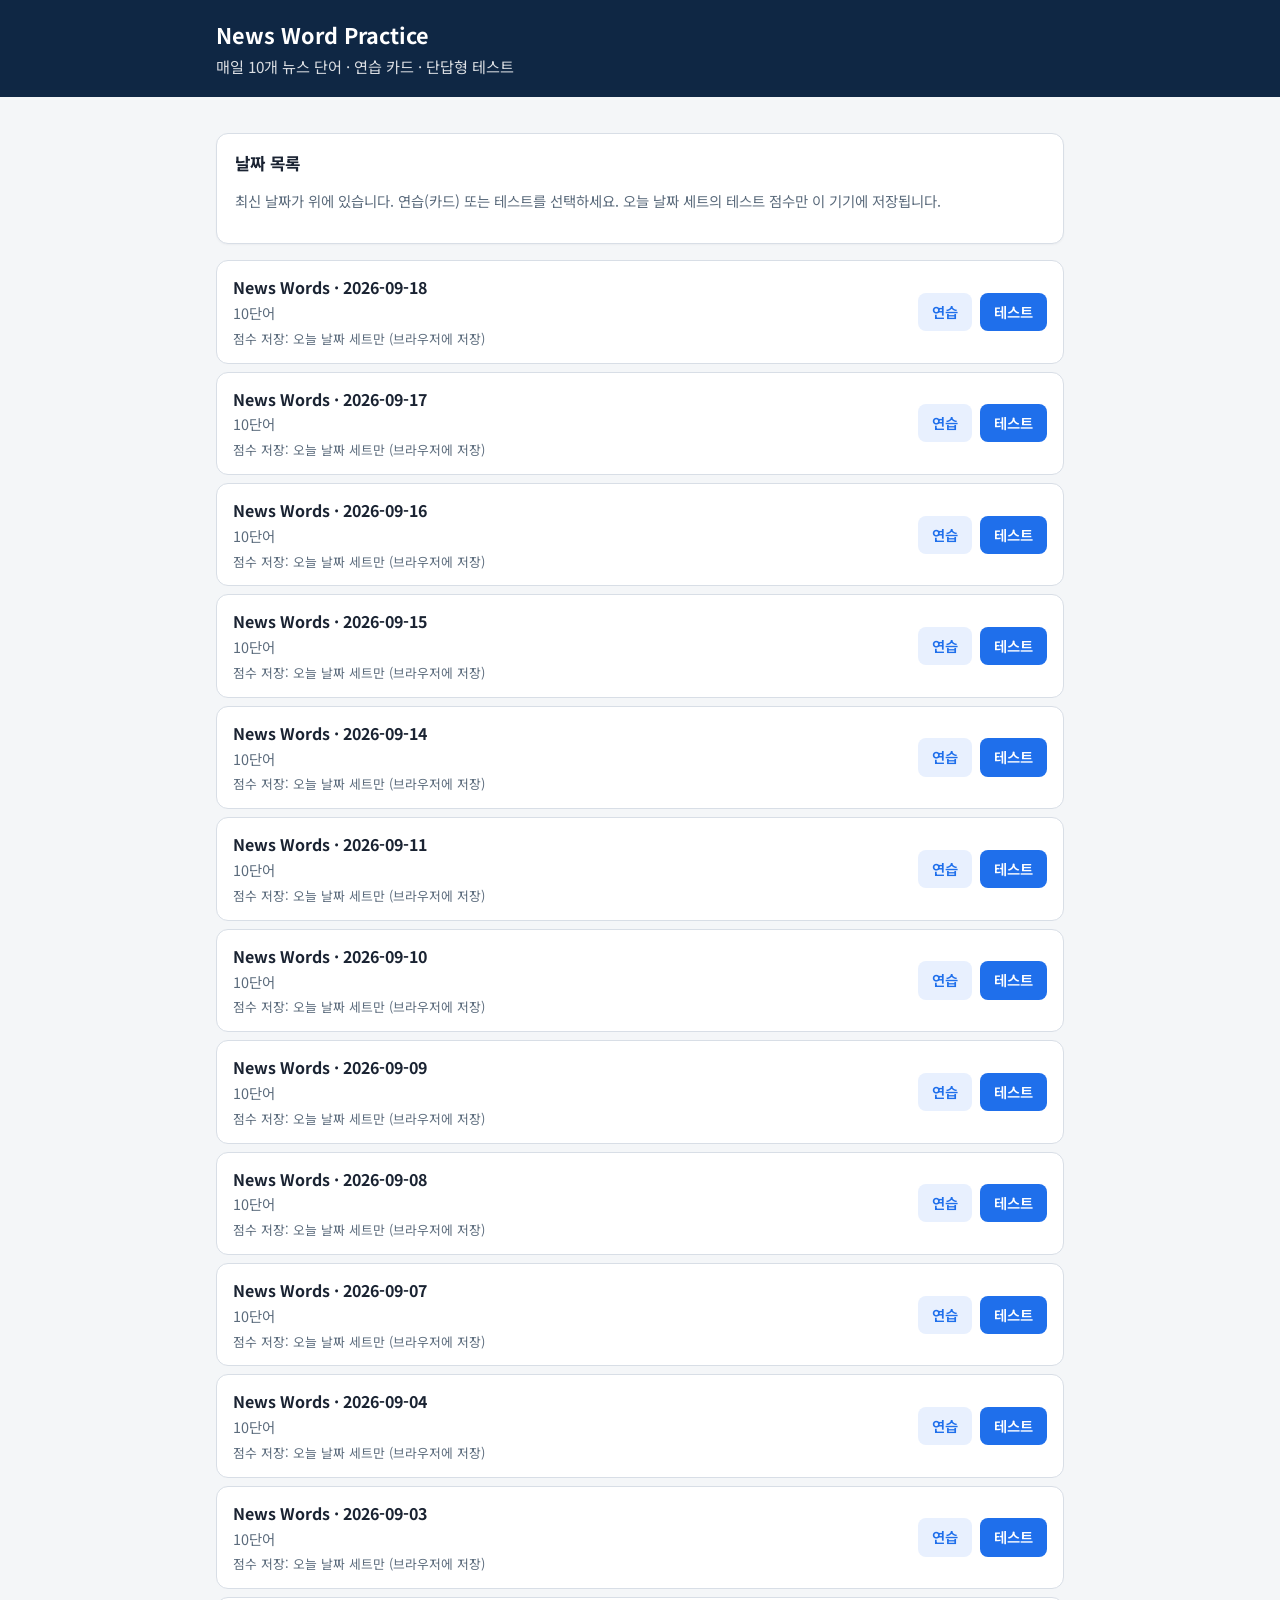
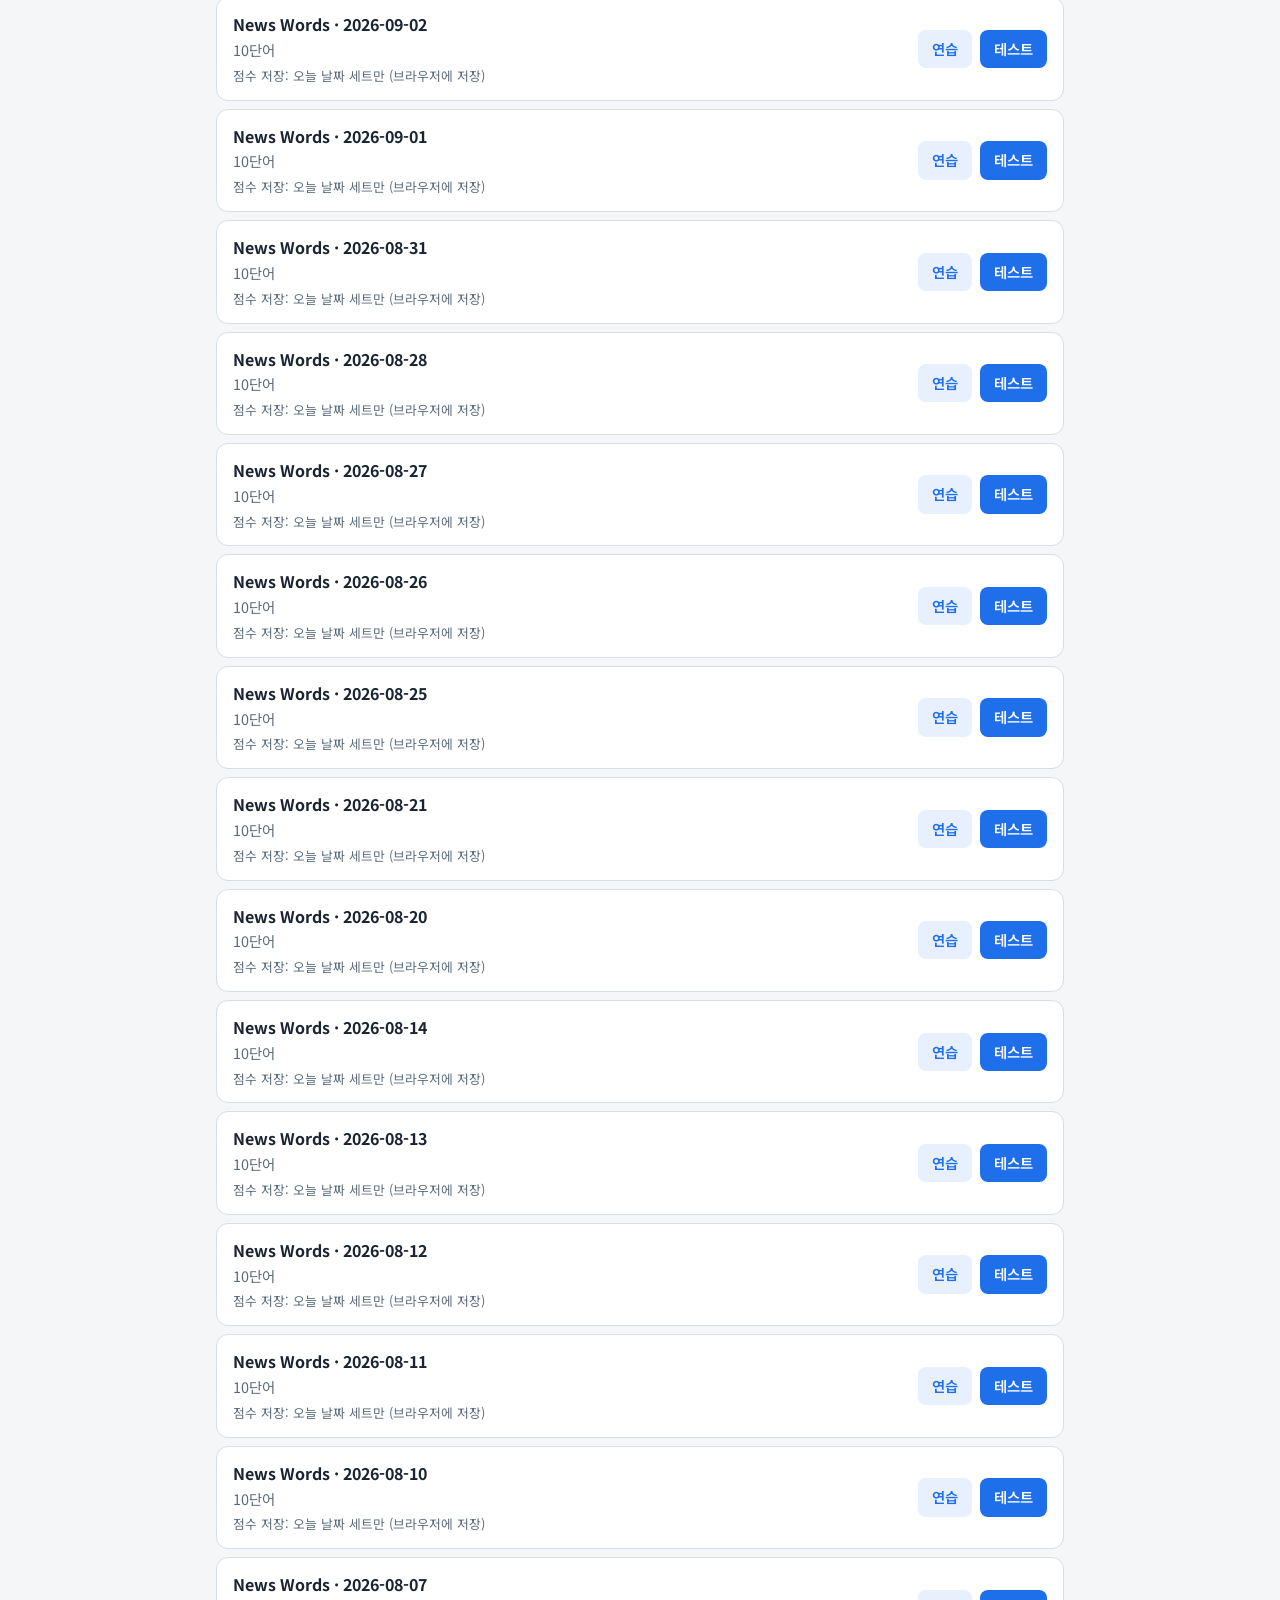
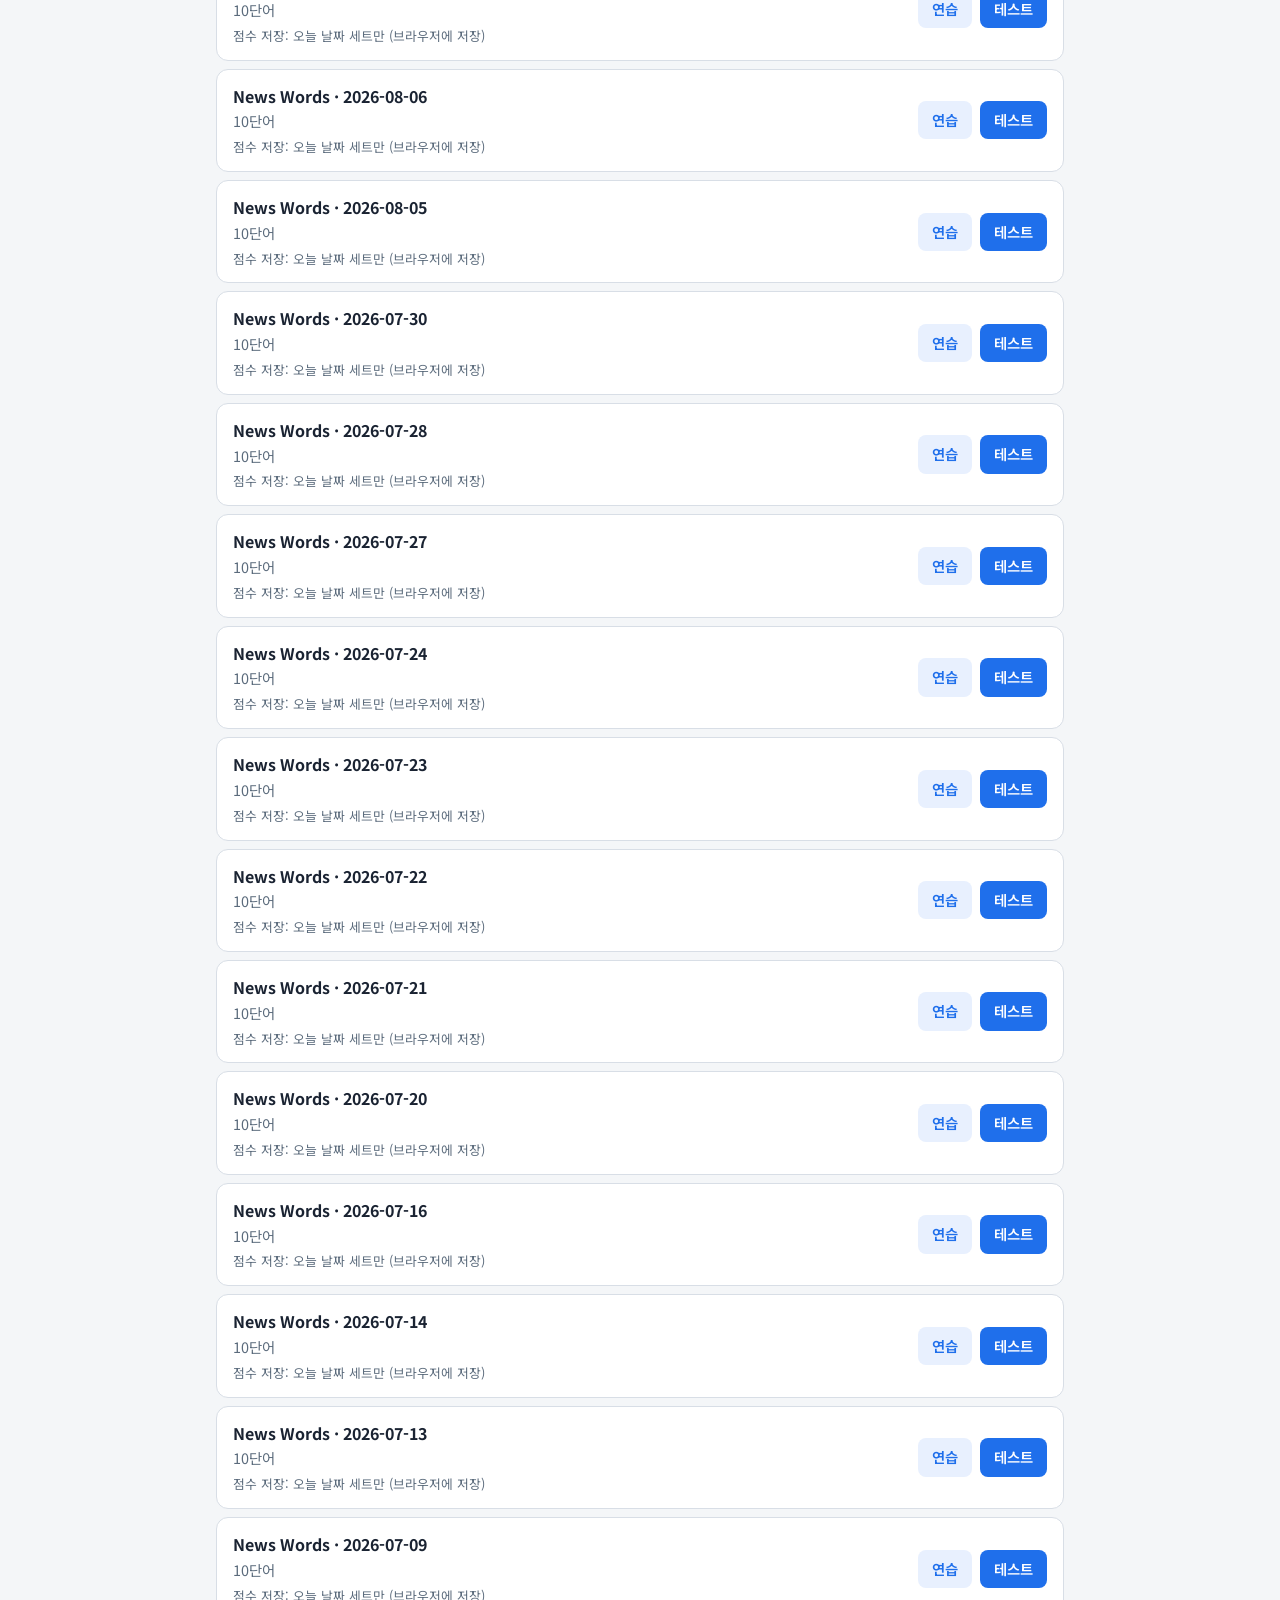
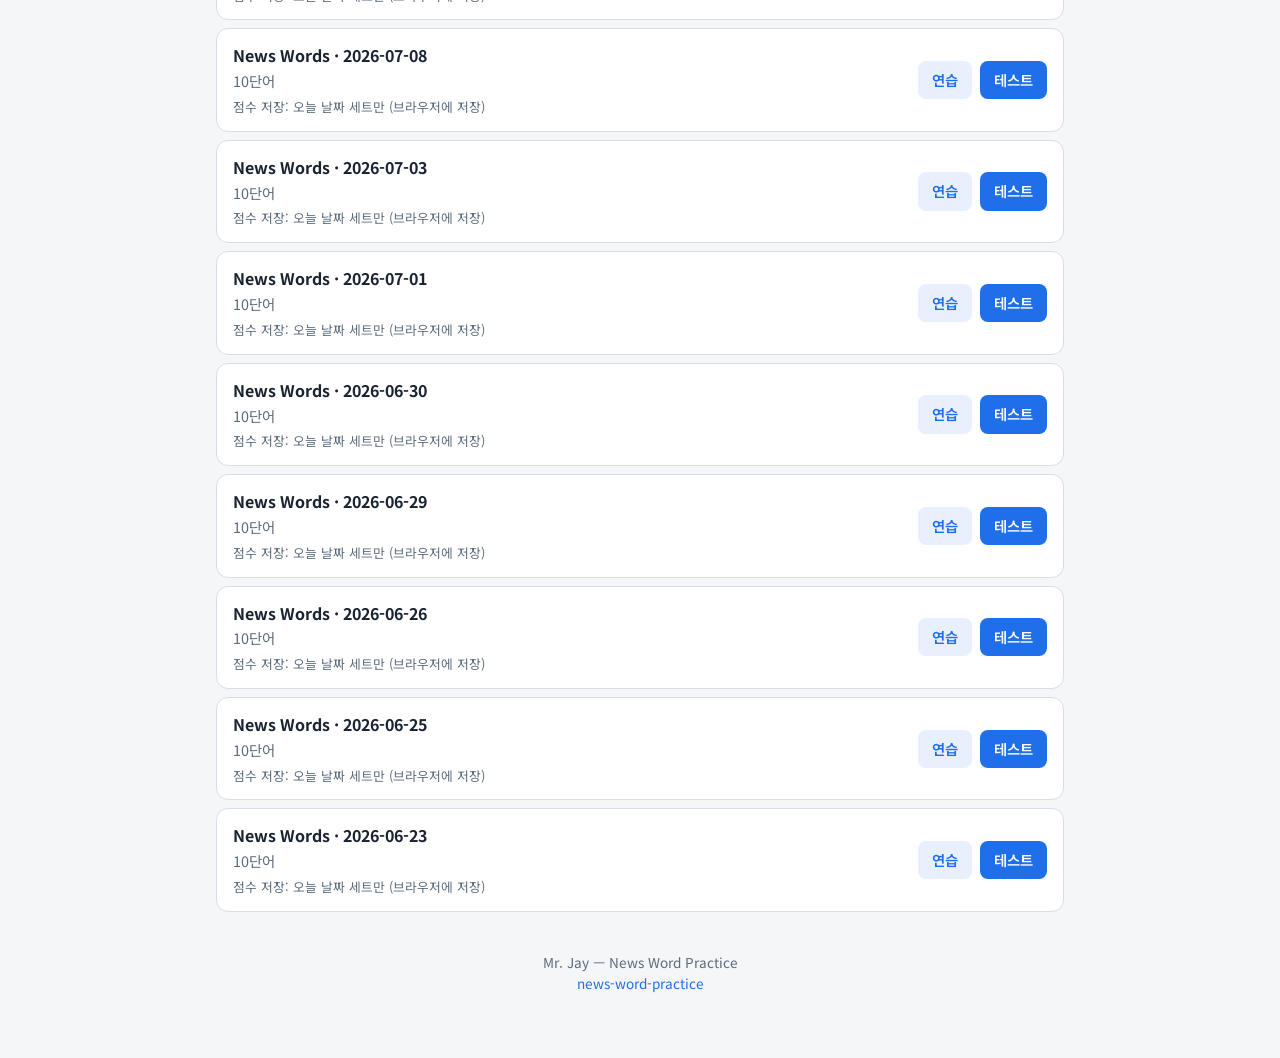
==== index.html @ 5d8d538a "Add static News Word Practice site for GitHub Pages. Vanilla HTML/CSS/JS with practice cards, MC tes" ====
<!DOCTYPE html>
<html lang="ko">
<head>
  <meta charset="UTF-8" />
  <meta name="viewport" content="width=device-width, initial-scale=1" />
  <title>News Word Practice</title>
  <link rel="preconnect" href="https://fonts.googleapis.com" />
  <link href="https://fonts.googleapis.com/css2?family=Noto+Sans+KR:wght@400;600;700&display=swap" rel="stylesheet" />
  <link rel="stylesheet" href="css/style.css" />
</head>
<body>
  <header class="app">
    <div class="wrap">
      <h1>News Word Practice</h1>
      <p>매일 10개 뉴스 단어 · 연습 카드 · 단답형 테스트</p>
    </div>
  </header>
  <main class="wrap">
    <div class="card">
      <h2>날짜 목록</h2>
      <p class="meta">최신 날짜가 위에 있습니다. 연습(카드) 또는 테스트를 선택하세요. 오늘 날짜 세트의 테스트 점수만 이 기기에 저장됩니다.</p>
    </div>
    <ul class="day-list" id="list"></ul>
    <footer class="site">
      Mr. Jay — News Word Practice<br />
      <a href="https://mrjkorea.github.io/news-word-practice/">news-word-practice</a>
    </footer>
  </main>
  <script src="js/storage.js"></script>
  <script src="js/data.js"></script>
  <script>
    const list = document.getElementById('list');
    const today = NWPStorage.todayKey();

    NWP.loadIndex()
      .then((days) => {
        list.innerHTML = '';
        days.forEach((entry) => {
          const date = entry.date || entry.id;
          const stats = NWPStorage.readStats(date);
          const li = document.createElement('li');
          const scoreLine = NWPStorage.formatScoreLine(stats, entry.wordCount || 10);
          const todayBadge = date === today ? ' · 오늘' : '';
          li.innerHTML = `
            <div class="info">
              <strong>${NWP.esc(entry.title || date)}</strong>
              <span class="meta">${entry.wordCount || 10}단어${todayBadge}</span>
              <div class="score-pill">${NWP.esc(scoreLine)}</div>
            </div>
            <div class="actions-row">
              <a class="btn btn-practice" href="practice.html?date=${encodeURIComponent(date)}">연습</a>
              <a class="btn btn-test" href="test.html?date=${encodeURIComponent(date)}">테스트</a>
            </div>`;
          list.appendChild(li);
        });
      })
      .catch(() => {
        list.innerHTML = '<li class="meta">목록을 불러오지 못했습니다.</li>';
      });
  </script>
</body>
</html>
---- css/style.css ----
:root {
  --bg: #f4f6f8;
  --card: #fff;
  --ink: #1a2332;
  --muted: #5b6b7c;
  --accent: #1f6feb;
  --accent-dark: #0f2744;
  --ok: #1a7f37;
  --bad: #cf222e;
  --line: #d8dee6;
  --radius: 12px;
  font-family: "Noto Sans KR", system-ui, sans-serif;
}
* { box-sizing: border-box; }
body {
  margin: 0;
  background: var(--bg);
  color: var(--ink);
  line-height: 1.55;
}
a { color: var(--accent); text-decoration: none; }
a:hover { text-decoration: underline; }
.wrap { max-width: 880px; margin: 0 auto; padding: 24px 16px 64px; }
header.app {
  background: var(--accent-dark);
  color: #fff;
  padding: 18px 16px;
}
header.app .wrap { padding-top: 0; padding-bottom: 0; }
header.app h1 { margin: 0 0 4px; font-size: 1.35rem; }
header.app p { margin: 0; opacity: .85; font-size: .95rem; }
header.app a.back { color: #9ecbff; }
.card {
  background: var(--card);
  border: 1px solid var(--line);
  border-radius: var(--radius);
  padding: 16px 18px;
  margin: 12px 0;
  box-shadow: 0 1px 2px rgba(16, 24, 40, .04);
}
.card h2 { margin: 0 0 6px; font-size: 1.05rem; }
.meta { color: var(--muted); font-size: .9rem; }
.day-list { list-style: none; padding: 0; margin: 16px 0; }
.day-list li {
  display: flex;
  justify-content: space-between;
  align-items: center;
  gap: 10px;
  flex-wrap: wrap;
  padding: 14px 16px;
  margin: 8px 0;
  background: var(--card);
  border: 1px solid var(--line);
  border-radius: var(--radius);
}
.day-list .info strong { display: block; }
.day-list .actions-row {
  display: flex;
  gap: 8px;
  flex-shrink: 0;
}
.btn {
  display: inline-block;
  border: 0;
  border-radius: 8px;
  padding: 8px 14px;
  font-weight: 600;
  font-size: .9rem;
  cursor: pointer;
  text-align: center;
  text-decoration: none;
}
.btn-practice { background: #e8f0fe; color: var(--accent); }
.btn-test { background: var(--accent); color: #fff; }
.btn:hover { filter: brightness(.96); text-decoration: none; }
.score-pill {
  font-size: .8rem;
  color: var(--muted);
  margin-top: 4px;
}
.q { margin: 18px 0; padding-bottom: 14px; border-bottom: 1px solid var(--line); }
.q:last-child { border-bottom: 0; }
.q-num { font-weight: 700; color: var(--accent); margin-right: 6px; }
.q-stem { white-space: pre-wrap; margin: 8px 0 12px; }
.choices label {
  display: block;
  padding: 10px 12px;
  margin: 6px 0;
  border: 1px solid var(--line);
  border-radius: 8px;
  cursor: pointer;
  background: #fafbfc;
}
.choices label:has(input:checked) {
  border-color: var(--accent);
  background: #eef5ff;
}
.choices input { margin-right: 8px; }
.actions { display: flex; gap: 10px; flex-wrap: wrap; margin: 20px 0; }
button.primary {
  background: var(--accent);
  color: #fff;
  border: 0;
  border-radius: 10px;
  padding: 12px 18px;
  font-size: 1rem;
  font-weight: 700;
  cursor: pointer;
}
button.ghost {
  background: #fff;
  border: 1px solid var(--line);
  border-radius: 10px;
  padding: 12px 18px;
  cursor: pointer;
}
.score-banner {
  background: var(--accent-dark);
  color: #fff;
  border-radius: var(--radius);
  padding: 20px;
  margin: 16px 0;
}
.score-banner .big { font-size: 2rem; font-weight: 800; }
.score-banner .sub { opacity: .9; margin-top: 4px; }
.ok { color: var(--ok); font-weight: 700; }
.bad { color: var(--bad); font-weight: 700; }
.mistake {
  border-left: 4px solid var(--bad);
  padding: 10px 12px;
  margin: 10px 0;
  background: #fff5f5;
  border-radius: 0 8px 8px 0;
}
footer.site {
  margin-top: 40px;
  color: var(--muted);
  font-size: .85rem;
  text-align: center;
}
.hidden { display: none !important; }

/* Practice flip cards */
.practice-toolbar {
  display: flex;
  justify-content: space-between;
  align-items: center;
  flex-wrap: wrap;
  gap: 12px;
  margin: 8px 0 16px;
}
.practice-progress { font-weight: 600; color: var(--accent); }
.flip-scene {
  perspective: 1000px;
  max-width: 420px;
  margin: 0 auto 20px;
  min-height: 220px;
}
.flip-card {
  position: relative;
  width: 100%;
  min-height: 220px;
  transform-style: preserve-3d;
  transition: transform 0.45s ease;
  cursor: pointer;
}
.flip-card.is-flipped { transform: rotateY(180deg); }
.flip-face {
  position: absolute;
  inset: 0;
  backface-visibility: hidden;
  border-radius: var(--radius);
  border: 1px solid var(--line);
  background: var(--card);
  padding: 28px 20px;
  display: flex;
  flex-direction: column;
  justify-content: center;
  align-items: center;
  text-align: center;
  box-shadow: 0 2px 8px rgba(16, 24, 40, .06);
}
.flip-face.back { transform: rotateY(180deg); }
.flip-word {
  font-size: 1.75rem;
  font-weight: 800;
  color: var(--accent-dark);
  margin: 0 0 8px;
}
.flip-def {
  font-size: 1.05rem;
  margin: 0;
  line-height: 1.5;
}
.flip-ko {
  margin-top: 12px;
  color: var(--muted);
  font-size: .95rem;
}
.flip-hint {
  margin-top: 16px;
  font-size: .85rem;
  color: var(--muted);
}
.practice-nav {
  display: flex;
  justify-content: center;
  gap: 10px;
  flex-wrap: wrap;
}
.dot-strip {
  display: flex;
  justify-content: center;
  gap: 6px;
  flex-wrap: wrap;
  margin: 16px 0;
}
.dot {
  width: 10px;
  height: 10px;
  border-radius: 50%;
  background: var(--line);
  border: 0;
  padding: 0;
  cursor: pointer;
}
.dot.active { background: var(--accent); }
.dot.seen { background: #9ecbff; }

@media (max-width: 480px) {
  .flip-word { font-size: 1.45rem; }
  .day-list .actions-row { width: 100%; }
  .day-list .btn { flex: 1; }
}
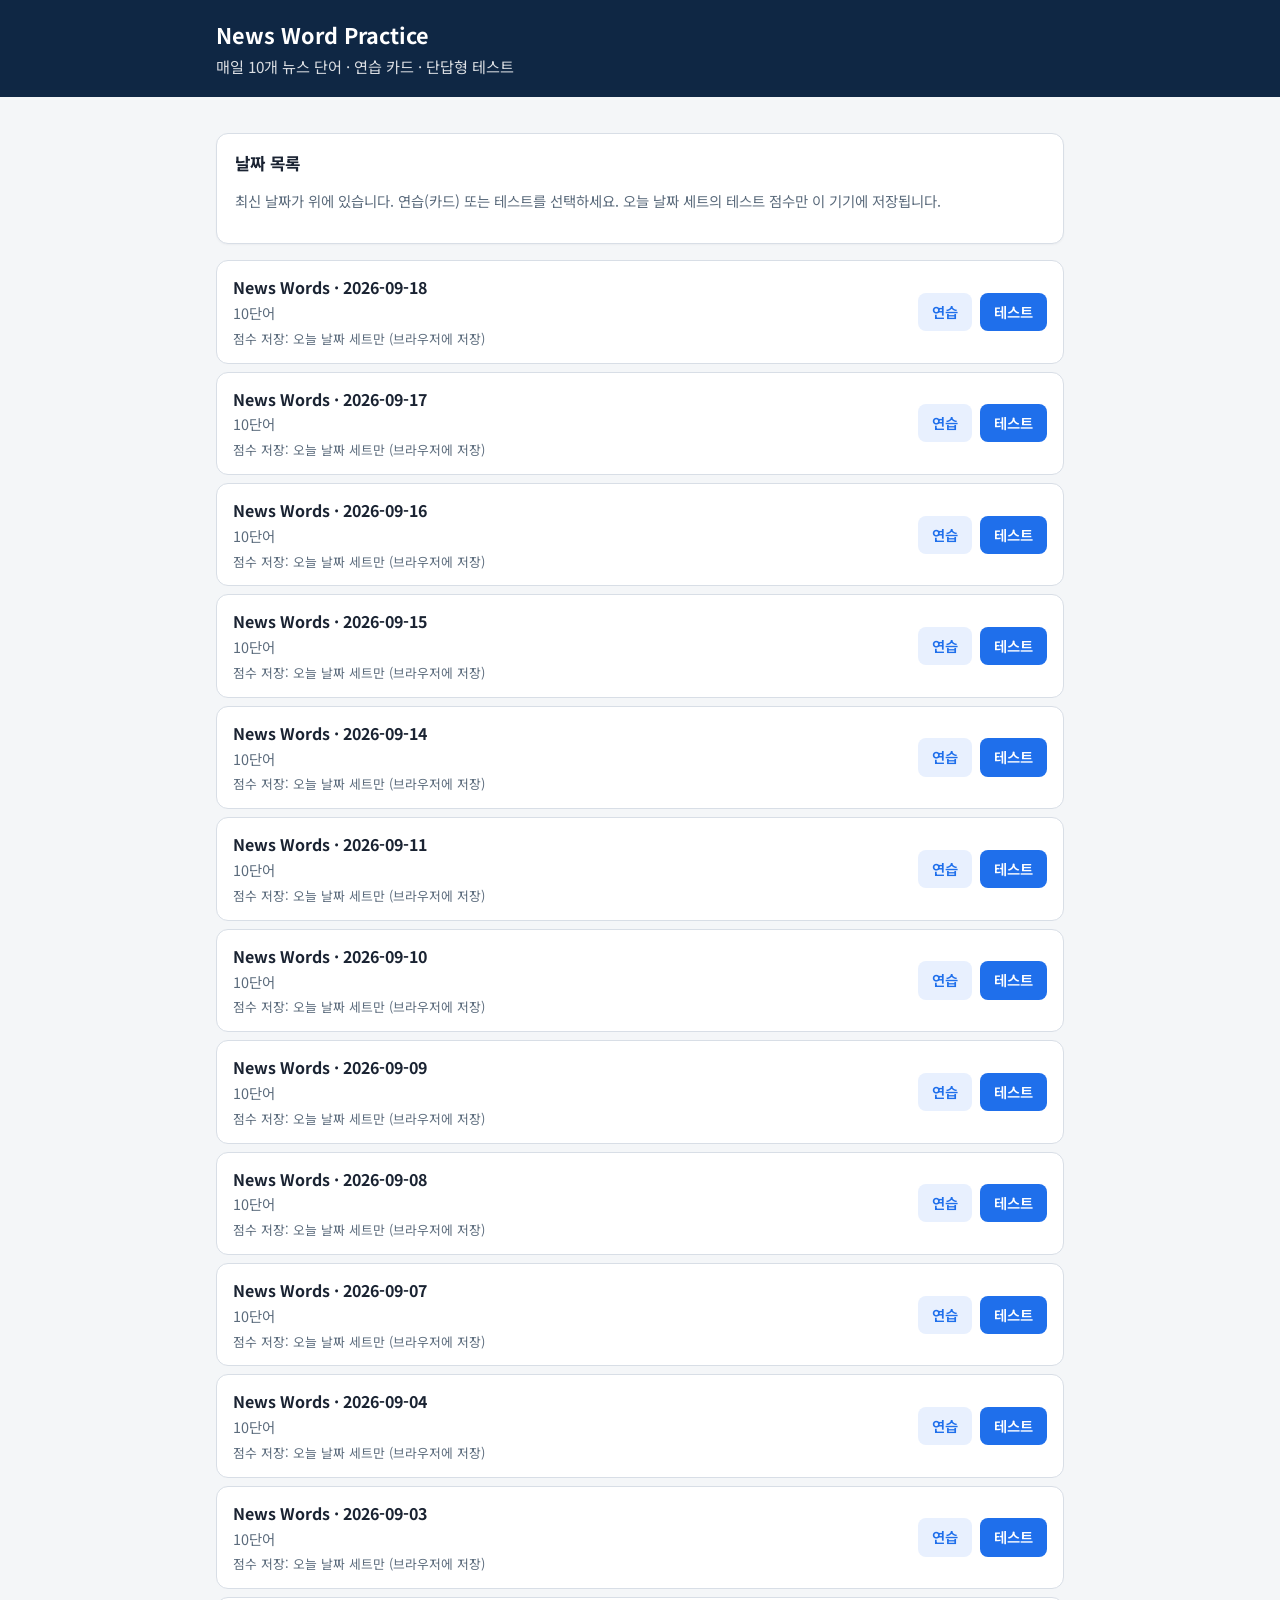
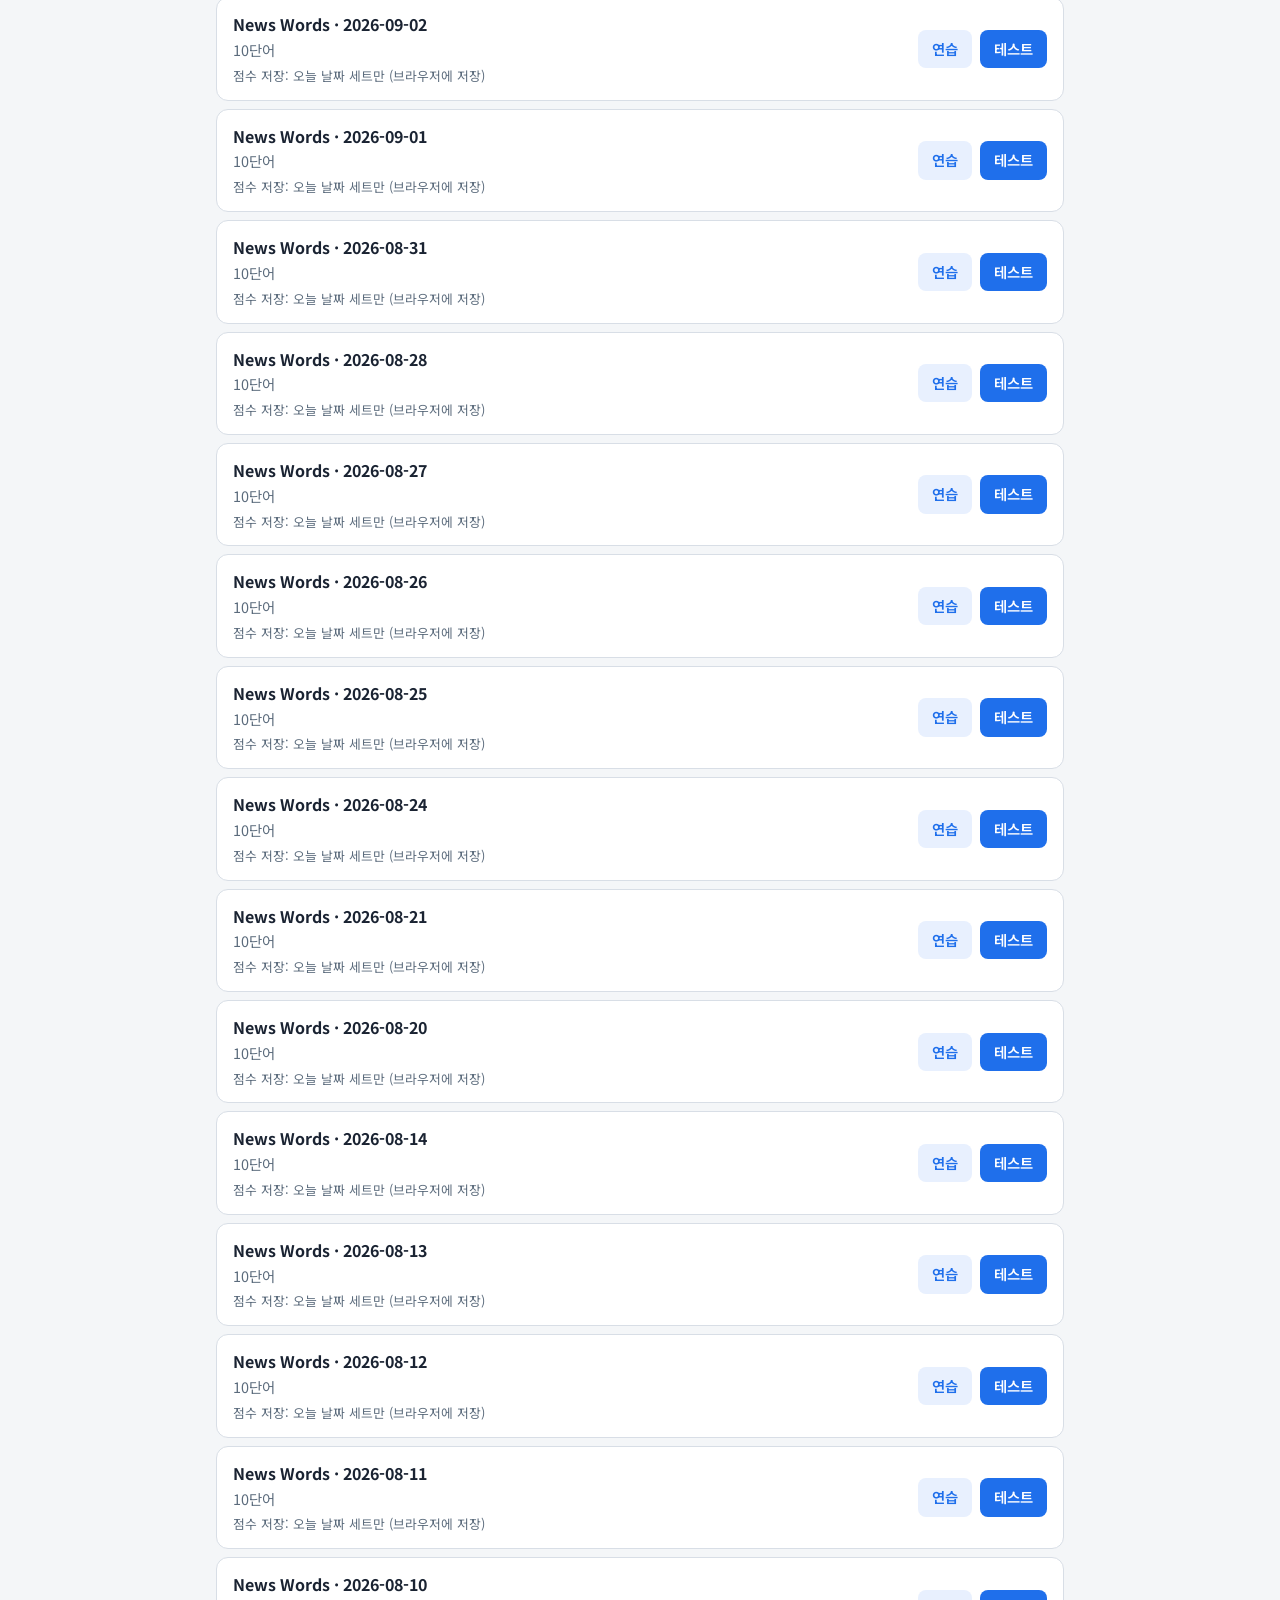
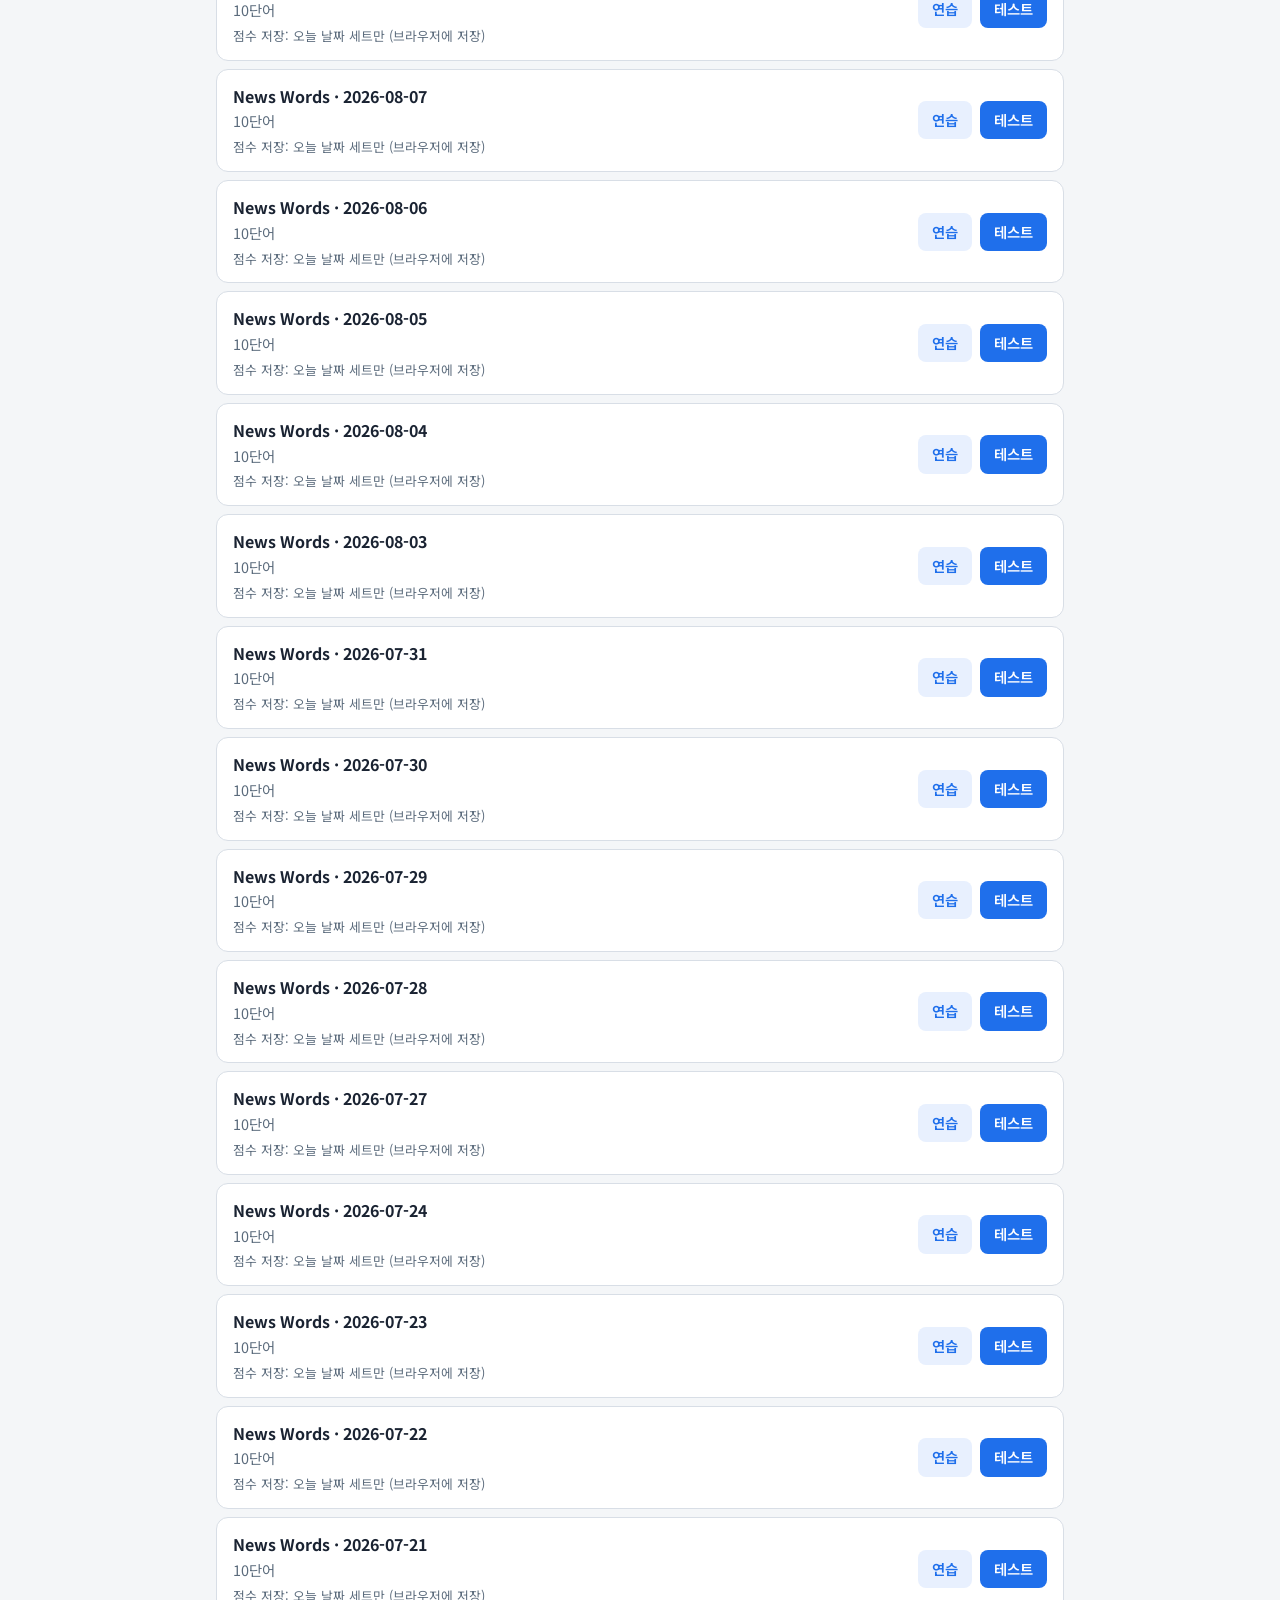
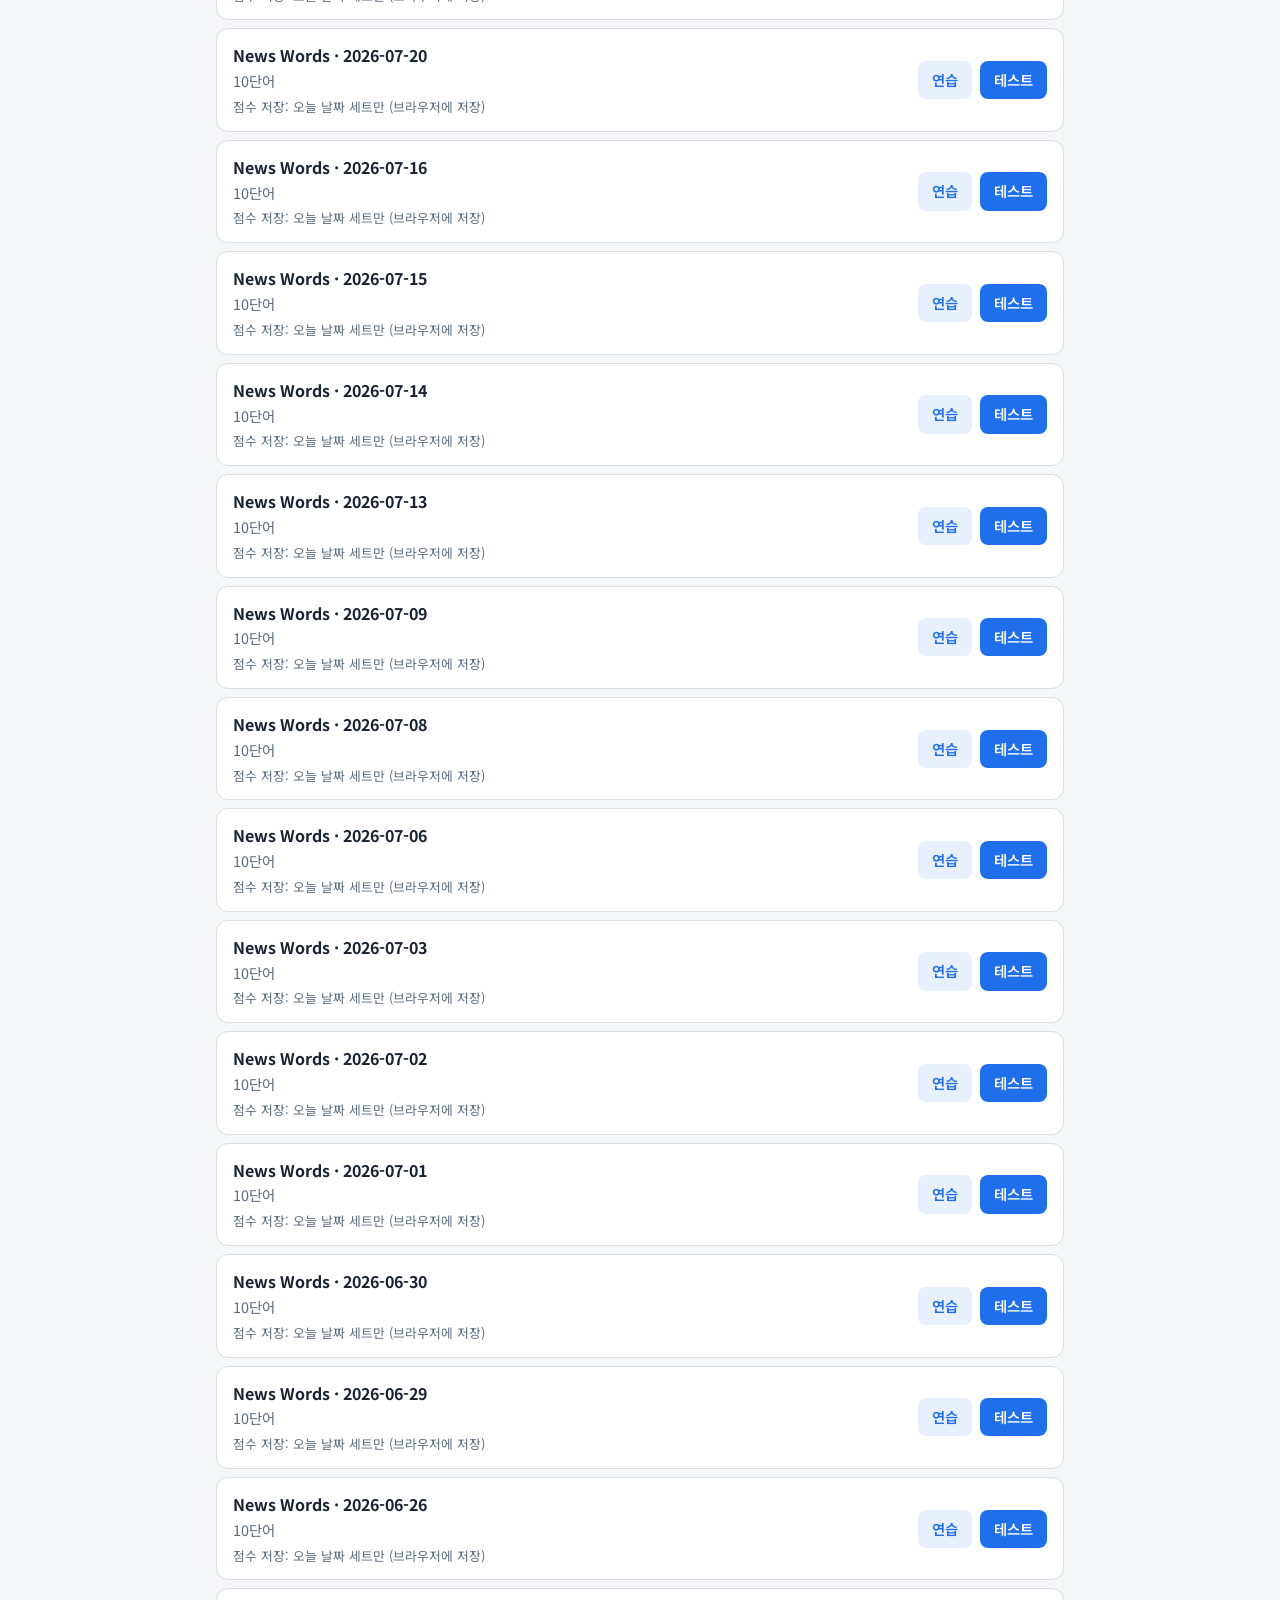
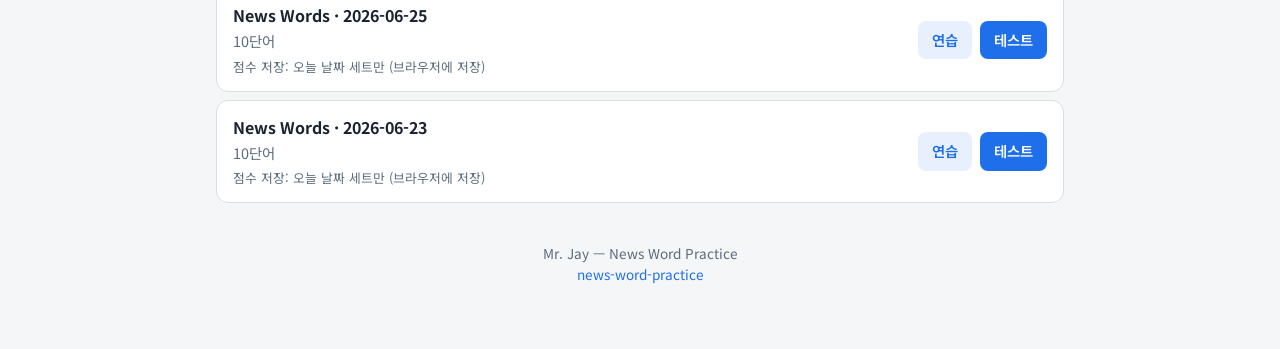
==== commit 4d9381d9: "feat: add 6 missing news-word days (57 total) and ?date= index deep link" ====
--- a/index.html
+++ b/index.html
@@ -31,10 +31,19 @@
   <script>
     const list = document.getElementById('list');
     const today = NWPStorage.todayKey();
+    const wanted = new URLSearchParams(location.search).get('date');
 
     NWP.loadIndex()
       .then((days) => {
         list.innerHTML = '';
+        if (wanted) {
+          const hit = days.filter((e) => (e.date || e.id) === wanted);
+          const rest = days.filter((e) => (e.date || e.id) !== wanted);
+          if (!hit.length) {
+            list.innerHTML = '<li class="meta">No word pack for ' + NWP.esc(wanted) + '</li>';
+          }
+          days = hit.concat(rest);
+        }
         days.forEach((entry) => {
           const date = entry.date || entry.id;
           const stats = NWPStorage.readStats(date);
